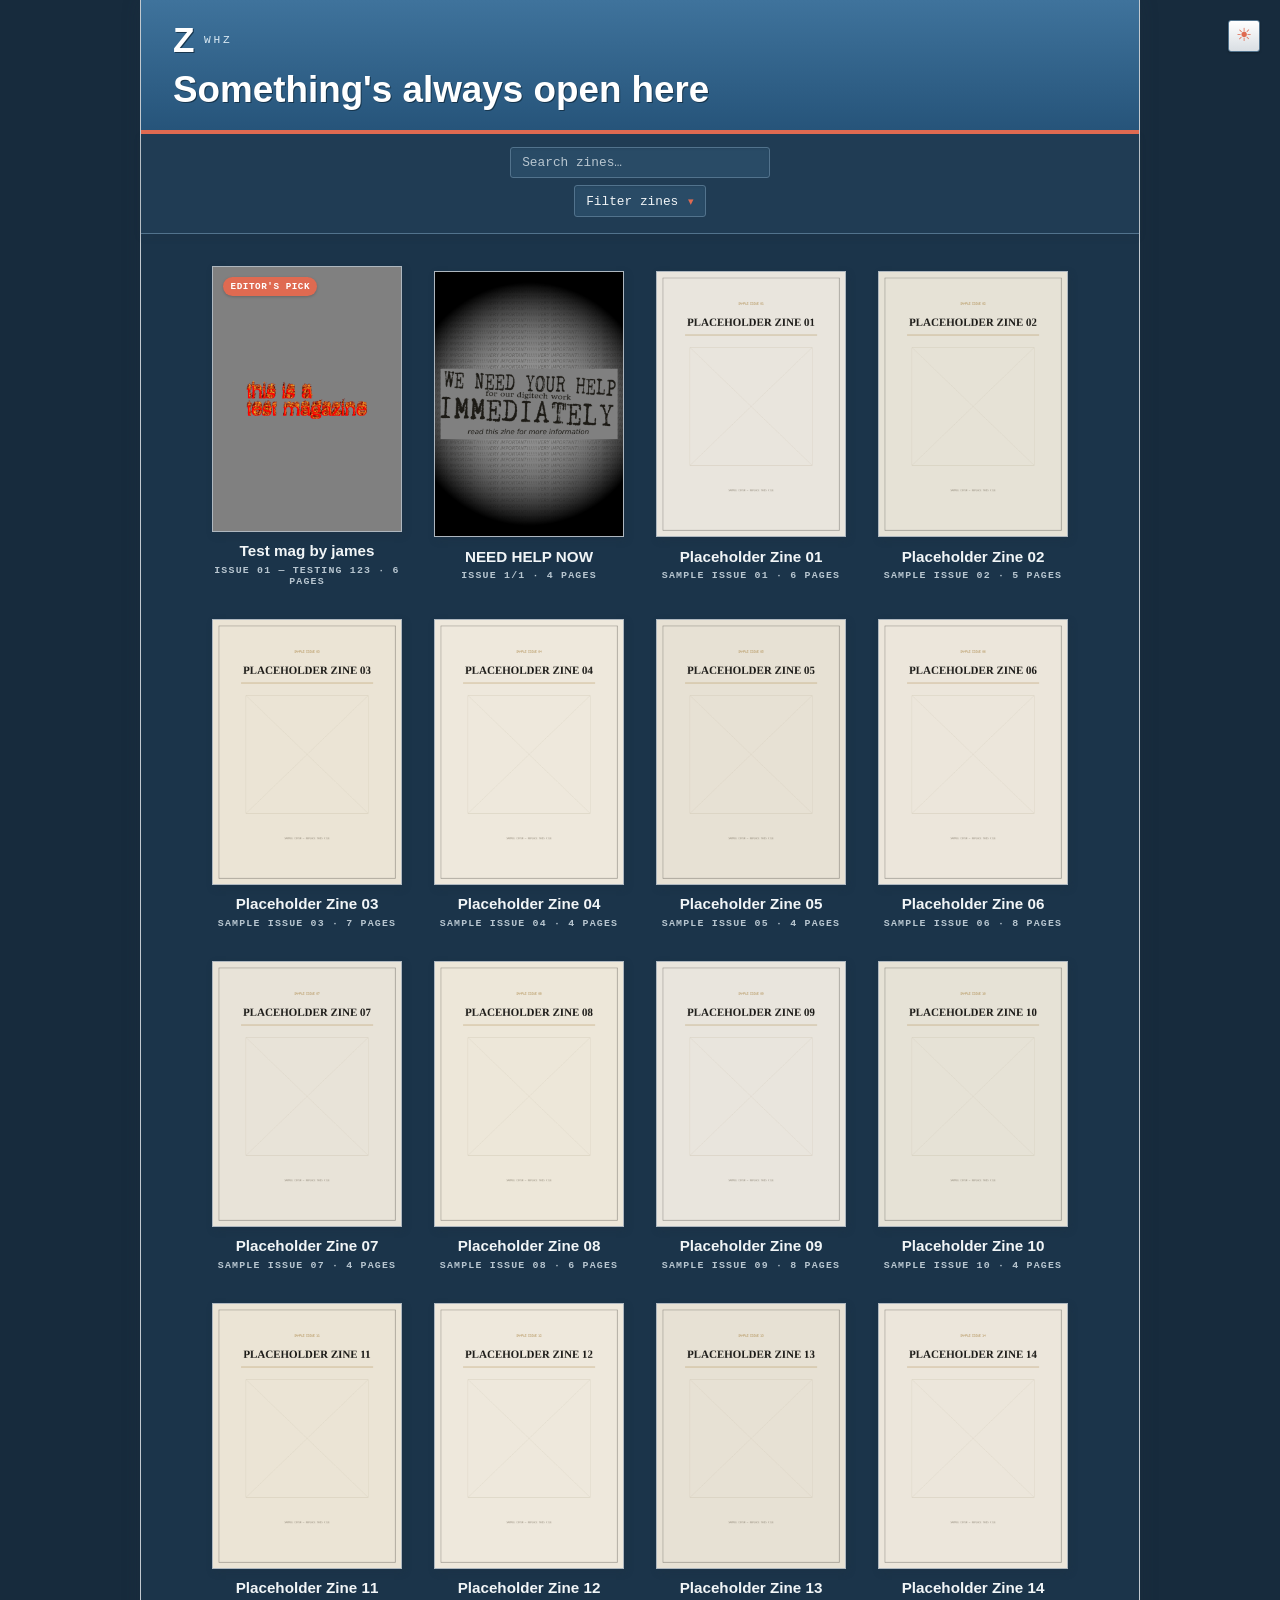
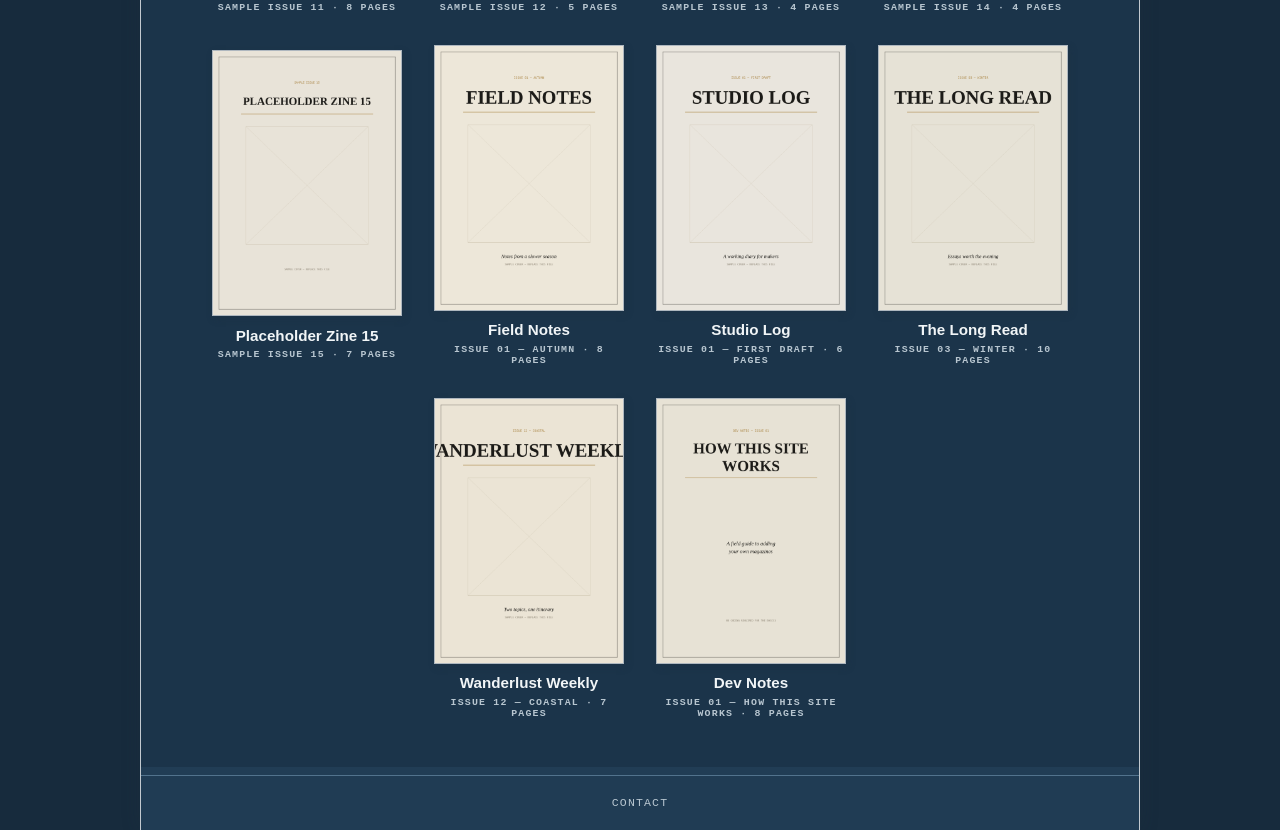
==== retro.html @ 1d71c017 "Add files via upload" ====
<!doctype html>
<html lang="en">
<head>
<meta charset="UTF-8">
<meta name="viewport" content="width=device-width, initial-scale=1.0">
<title>WHZ — Wellington Hills Zines (Retro)</title>
<link rel="icon" type="image/svg+xml" href="favicon.svg">
<link rel="preconnect" href="https://fonts.googleapis.com">
<link href="https://fonts.googleapis.com/css2?family=Fraunces:ital,wght@0,300..900;1,300..900&family=Source+Serif+4:ital,wght@0,400;0,600;1,400&family=JetBrains+Mono:wght@400;500&display=swap" rel="stylesheet">
<link rel="stylesheet" href="css/style.css">
<link rel="stylesheet" href="css/retro.css">
</head>
<body class="retro-page">
  <button id="theme-toggle" class="theme-toggle" type="button" aria-label="Toggle light/dark theme"><span class="theme-toggle-icon" aria-hidden="true">☀</span></button>
  <main id="shelf-view" class="view">
    <header class="shelf-header"><a class="site-logo" href="index.html" title="Open the original WHZ design" aria-label="Open the original WHZ design"><span class="site-logo-mark">Z</span></a><p class="eyebrow">WHZ</p><h1 id="shelf-heading">Pick something off the shelf</h1></header>
    <div class="shelf-controls">
      <div class="shelf-control-row"><input id="search-input" class="search-input" type="search" placeholder="Search zines…" aria-label="Search magazines"><div class="topic-dropdown" id="topic-dropdown" hidden><button type="button" id="topic-dropdown-toggle" class="topic-dropdown-toggle" aria-haspopup="dialog" aria-expanded="false"><span id="topic-dropdown-label">Filter zines</span><span class="dropdown-chevron" aria-hidden="true">▾</span></button><div id="topic-dropdown-panel" class="topic-dropdown-panel" role="dialog" aria-label="Filter zines" hidden></div></div></div>
      <div class="shelf-control-row shelf-secondary-controls"><label class="sort-control"><span>Sort</span><select id="sort-select" aria-label="Sort magazines"><option value="latest">Latest</option><option value="oldest">Oldest</option><option value="alphabetical">Alphabetical</option></select></label><button id="bookmarks-filter" class="shelf-option-btn" type="button" aria-pressed="false">☆ Bookmarked</button></div>
    </div>
    <div id="shelf-grid" class="shelf-grid"></div>
    <footer class="shelf-footer"><a class="contact-link" href="mailto:jamesm@whcc.school.nz?subject=WHZ">Contact</a></footer>
  </main>
  <section id="reader-view" class="view" hidden>
    <header class="reader-header"><button id="back-btn" class="text-btn" type="button">&larr; Shelf</button><div class="reader-title"><span id="reader-title-main"></span><span id="reader-title-issue" class="reader-title-issue"></span></div><div class="reader-actions"><button id="bookmark-btn" class="text-btn" type="button" aria-pressed="false">☆ Bookmark</button><button id="share-btn" class="text-btn" type="button">Copy link</button><div class="reader-progress-wrap"><div id="reader-progress" class="reader-progress"></div><div class="reader-progress-track" aria-hidden="true"><div id="reader-progress-bar"></div></div><button id="read-status-btn" class="read-status-btn" type="button" hidden>Mark as unread</button></div></div></header>
    <div id="book" class="book" aria-live="polite"><div class="spread" id="spread"><div class="page page-left" id="page-left"><img id="img-left" alt=""></div><div class="page page-right" id="page-right"><img id="img-right" alt=""></div><div id="turn-sheet" class="turn-sheet" aria-hidden="true" hidden><div class="turn-face turn-face-front"><img id="turn-front-img" alt=""></div><div class="turn-face turn-face-back"><img id="turn-back-img" alt=""></div></div></div><button id="zone-prev" class="click-zone zone-prev" type="button" aria-label="Previous page"><span class="chevron">&#10094;</span></button><button id="zone-next" class="click-zone zone-next" type="button" aria-label="Next page"><span class="chevron">&#10095;</span></button></div>
    <footer class="reader-footer"><div id="dots" class="dots"></div></footer>
  </section>
  <script src="js/magazines.js"></script><script src="js/app.js"></script>
</body>
</html>
---- css/style.css ----
/* ==========================================================
   TOKENS
   ========================================================== */
:root{
  --paper:      #EDE7D9;
  --paper-2:    #E6DFCE;
  --ink:        #1B1A17;
  --accent:     #A3272C;   /* masthead red */
  --gold:       #B08D4F;   /* foil accent */
  --room:       #131110;   /* reading-room background */
  --room-2:     #1D1A17;
  --muted:      #A79E8C;
  --muted-dark: #8A8171;
  --rule:       #C9C0AA;
  --control-bg: rgba(255,255,255,.03);
  --control-border: rgba(237,231,217,.22);

  --display: 'Fraunces', serif;
  --body:    'Source Serif 4', serif;
  --mono:    'JetBrains Mono', monospace;
}

/* Light theme — based on WHCC's own site: a clean white background
   with navy text and a warm gold accent carried over from the dark
   theme so the two still feel like the same product. */
:root[data-theme="light"]{
  --paper:      #1B2A4A;
  --paper-2:    #FFFFFF;
  --ink:        #1B2A4A;   /* navy, echoing WHCC's institutional blue */
  --accent:     #1B2A4A;
  --gold:       #A9782F;
  --room:       #F7F6F2;
  --room-2:     #FFFFFF;
  --muted:      #6B7280;
  --muted-dark: #4B5563;
  --rule:       #D8D3C7;
  --control-bg: rgba(27,42,74,.04);
  --control-border: rgba(27,42,74,.18);
}
:root[data-theme="light"] body{
  color: var(--ink);
}
:root[data-theme="light"] .spread{
  background: var(--paper-2);
}

*{ box-sizing: border-box; }
html,body{ height:100%; }
body{
  margin:0;
  background: var(--room);
  color: var(--paper);
  font-family: var(--body);
  min-height: 100vh;
  transition: background .25s ease, color .25s ease;
}
button{ font-family: inherit; }
img{ display:block; max-width:100%; }

.theme-toggle{
  position: fixed;
  top: 1.25rem;
  right: 1.25rem;
  z-index: 20;
  width: 2.4rem;
  height: 2.4rem;
  border-radius: 50%;
  border: 1px solid var(--control-border);
  background: var(--control-bg);
  color: var(--gold);
  font-size: 1.1rem;
  line-height: 1;
  cursor: pointer;
  display: flex;
  align-items: center;
  justify-content: center;
  transition: border-color .2s, transform .2s;
}
.theme-toggle:hover{ border-color: var(--gold); transform: scale(1.06); }

.view{ min-height: 100vh; }

#shelf-view{
  display: flex;
  flex-direction: column;
  align-items: center;
  justify-content: center;
  text-align: center;
  gap: .5rem;
}
#shelf-view[hidden]{
  display: none;
}

/* ==========================================================
   SHELF VIEW
   ========================================================== */
.shelf-header{
  padding: clamp(3rem, 8vh, 5.5rem) clamp(1.5rem, 6vw, 4rem) 0;
  text-align: center;
}
.site-logo{
  margin: 0 auto .5rem;
  display: flex;
  align-items: center;
  justify-content: center;
  text-decoration: none;
}
.site-logo-mark{
  font-family: var(--display);
  font-weight: 900;
  font-size: 2.6rem;
  line-height: 1;
  color: var(--gold);
}
.eyebrow{
  font-family: var(--mono);
  letter-spacing: .4em;
  font-size: .7rem;
  color: var(--gold);
  text-transform: uppercase;
  margin: 0 0 1rem;
}
.shelf-header h1{
  font-family: var(--display);
  font-weight: 500;
  font-size: clamp(2rem, 4.5vw, 3.4rem);
  margin: 0;
  color: var(--paper);
}
:root[data-theme="light"] .shelf-header h1{ color: var(--ink); }

.shelf-controls{
  display: flex;
  flex-direction: column;
  justify-content: center;
  gap: .7rem;
  padding: 1rem clamp(1.5rem, 6vw, 4rem) 2rem;
}
.shelf-control-row{
  display: flex;
  flex-wrap: wrap;
  justify-content: center;
  align-items: center;
  gap: .7rem;
}
.shelf-secondary-controls{ gap: .55rem; }
.search-input{
  font-family: var(--mono);
  font-size: .8rem;
  color: var(--paper);
  background: var(--control-bg);
  border: 1px solid var(--control-border);
  border-radius: 999px;
  padding: .55rem 1.1rem;
  outline: none;
  transition: border-color .2s;
  width: 220px;
}
:root[data-theme="light"] .search-input{ color: var(--ink); }
.search-input::placeholder{ color: var(--muted); }
.search-input:focus{ border-color: var(--gold); }
.sort-control{
  display: flex;
  align-items: center;
  gap: .45rem;
  color: var(--muted);
  font-family: var(--mono);
  font-size: .72rem;
  letter-spacing: .06em;
  text-transform: uppercase;
}
.sort-control select{
  color: var(--paper);
  background: var(--control-bg);
  border: 1px solid var(--control-border);
  border-radius: 999px;
  padding: .4rem .65rem;
  font-family: var(--mono);
  font-size: .68rem;
  outline: none;
}
.shelf-option-btn,
.read-setting{
  color: var(--muted);
  font-family: var(--mono);
  font-size: .68rem;
  letter-spacing: .05em;
}
.shelf-option-btn{
  border: 1px solid var(--control-border);
  border-radius: 999px;
  padding: .4rem .7rem;
  background: var(--control-bg);
  cursor: pointer;
}
.shelf-option-btn[aria-pressed="true"],
.shelf-option-btn:hover{ border-color: var(--gold); color: var(--gold); }
.read-setting{ display: inline-flex; align-items: center; gap: .35rem; }
.read-label{ color: var(--gold) !important; }
:root[data-theme="light"] .sort-control select{ color: var(--ink); }
.sort-control select:focus{ border-color: var(--gold); }

.topic-dropdown{
  position: relative;
  display: inline-block;
}
.topic-dropdown-toggle{
  display: flex;
  align-items: center;
  gap: .6rem;
  font-family: var(--mono);
  font-size: .8rem;
  color: var(--paper);
  background: var(--control-bg);
  border: 1px solid var(--control-border);
  border-radius: 999px;
  padding: .55rem 1.1rem;
  cursor: pointer;
  outline: none;
  transition: border-color .2s;
}
:root[data-theme="light"] .topic-dropdown-toggle{ color: var(--ink); }
.topic-dropdown-toggle:hover,
.topic-dropdown-toggle[aria-expanded="true"]{ border-color: var(--gold); }
.dropdown-chevron{
  color: var(--gold);
  font-size: .7rem;
  transition: transform .2s;
}
.topic-dropdown-toggle[aria-expanded="true"] .dropdown-chevron{ transform: rotate(180deg); }

.topic-dropdown-panel{
  position: fixed;
  top: 50%;
  left: 50%;
  transform: translate(-50%, -50%);
  margin: 0;
  width: min(680px, calc(100vw - 2rem));
  max-height: min(50vh, 420px);
  overflow: hidden;
  padding: .85rem;
  background: var(--room-2);
  border: 1px solid var(--control-border);
  border-radius: 1rem;
  box-shadow: 0 20px 40px -12px rgba(0,0,0,.5);
  z-index: 15;
}
.topic-dropdown-panel[hidden]{
  display: none;
}

.topic-pill{
  background: none;
  border: 1px solid var(--control-border);
  color: var(--muted);
  font-family: var(--mono);
  font-size: .72rem;
  letter-spacing: .06em;
  padding: .45rem 1rem;
  border-radius: 999px;
  cursor: pointer;
  transition: border-color .2s, color .2s, background .2s;
}
.topic-pill:hover{ border-color: var(--gold); color: var(--paper); }
:root[data-theme="light"] .topic-pill:hover{ color: var(--ink); }
.topic-pill[aria-pressed="true"]{ border-color: var(--gold); }
.topic-pill.is-active{
  border-color: var(--gold);
  color: var(--room);
  background: var(--gold);
  font-weight: 600;
}

.filter-columns{
  display: grid;
  grid-template-columns: repeat(3, minmax(0, 1fr));
  gap: .75rem;
}
.filter-column{
  display: flex;
  flex-direction: column;
  align-items: stretch;
  gap: .4rem;
  min-width: 0;
  max-height: min(38vh, 320px);
  overflow-y: auto;
  overscroll-behavior: contain;
  padding-right: .25rem;
}
.filter-column + .filter-column{
  border-left: 1px solid var(--control-border);
  padding-left: .75rem;
}
.filter-column h2{
  margin: 0 0 .15rem;
  color: var(--gold);
  font-family: var(--mono);
  font-size: .72rem;
  font-weight: 500;
  letter-spacing: .09em;
  text-transform: uppercase;
}
.filter-column .topic-pill{ text-align: left; }
.clear-filters{
  display: block;
  margin: .8rem auto 0;
  padding: 0;
  border: 0;
  color: var(--muted);
  background: none;
  font-family: var(--mono);
  font-size: .72rem;
  cursor: pointer;
  text-decoration: underline;
  text-underline-offset: .2em;
}
.clear-filters:hover{ color: var(--gold); }

.shelf-grid{
  display: flex;
  flex-wrap: wrap;
  justify-content: center;
  gap: clamp(1.5rem, 4vw, 3rem);
  padding: 1.5rem clamp(1.5rem, 6vw, 4rem) 3rem;
}

.cover-card{
  border: 0;
  background: none;
  cursor: pointer;
  width: 210px;
  padding: 0;
  color: inherit;
  text-align: center;
  transition: transform .25s ease;
}
.cover-card:hover,
.cover-card:focus-visible{
  transform: translateY(-6px);
  outline: none;
}
.cover-card.is-read{
  opacity: .62;
  filter: brightness(.72) saturate(.72);
}
.cover-card.is-read:hover,
.cover-card.is-read:focus-visible{
  opacity: .82;
  filter: brightness(.88) saturate(.88);
}
.cover-card:focus-visible .cover-thumb{
  box-shadow: 0 22px 40px -12px rgba(0,0,0,.65), 0 0 0 2px var(--gold);
}
.cover-thumb{
  position: relative;
  width: 100%;
  aspect-ratio: 800 / 1120;
  background: transparent;
  border-radius: 2px;
  overflow: hidden;
  box-shadow: 0 18px 34px -14px rgba(0,0,0,.7);
  transform: rotate(var(--tilt, -1.4deg));
  transition: transform .25s ease, box-shadow .25s ease;
}
.cover-card:hover .cover-thumb,
.cover-card:focus-visible .cover-thumb{
  transform: rotate(0deg);
  box-shadow: 0 26px 48px -14px rgba(0,0,0,.75);
}
.cover-thumb img{ width:100%; height:100%; object-fit: cover; }
.cover-fallback{
  display: flex;
  align-items: center;
  justify-content: center;
  width: 100%;
  height: 100%;
  padding: 1rem;
  color: var(--muted);
  background: var(--paper-2);
  font-family: var(--mono);
  font-size: .72rem;
  letter-spacing: .08em;
  text-align: center;
  text-transform: uppercase;
}
.cover-badges{
  position: absolute;
  top: .65rem;
  left: .65rem;
  display: flex;
  flex-direction: column;
  align-items: flex-start;
  gap: .35rem;
}
.new-badge{
  position: static;
  padding: .3rem .45rem;
  border-radius: 999px;
  background: var(--gold);
  color: var(--room);
  font-family: var(--mono);
  font-size: .65rem;
  font-weight: 600;
  letter-spacing: .08em;
  line-height: 1;
  text-transform: uppercase;
  box-shadow: 0 0 12px rgba(214, 174, 82, .65);
  transform: rotate(4deg);
}
.editors-pick-badge{
  position: static;
  padding: .3rem .45rem;
  border-radius: 999px;
  background: var(--gold);
  color: var(--room);
  font-family: var(--mono);
  font-size: .58rem;
  font-weight: 600;
  letter-spacing: .06em;
  line-height: 1;
  text-transform: uppercase;
  box-shadow: 0 0 12px rgba(176, 141, 79, .65);
  transform: rotate(-3deg);
}
.cover-caption{
  margin-top: 1rem;
  font-family: var(--display);
  font-size: 1.05rem;
  color: var(--paper);
}
:root[data-theme="light"] .cover-caption{ color: var(--ink); }
.cover-caption small{
  display:block;
  font-family: var(--mono);
  font-size: .65rem;
  letter-spacing: .12em;
  color: var(--muted);
  margin-top: .35rem;
  text-transform: uppercase;
}
.bookmark-label{
  color: var(--gold) !important;
}

.shelf-empty{
  font-family: var(--mono);
  color: var(--muted);
  font-size: .85rem;
}

.shelf-footer{
  padding: 2rem 0 3rem;
}
.contact-link{
  font-family: var(--mono);
  font-size: .72rem;
  letter-spacing: .1em;
  text-transform: uppercase;
  color: var(--muted);
  text-decoration: none;
  border-bottom: 1px solid transparent;
  transition: color .2s, border-color .2s;
}
.contact-link:hover,
.contact-link:focus-visible{
  color: var(--gold);
  border-color: var(--gold);
}

/* ==========================================================
   READER VIEW
   ========================================================== */
#reader-view{
  display: flex;
  flex-direction: column;
  min-height: 100vh;
}
#reader-view[hidden]{
  display: none;
}

.reader-header{
  position: relative;
  display: grid;
  grid-template-columns: minmax(0, 1fr) auto minmax(0, 1fr);
  align-items: center;
  gap: 1rem;
  padding: 1.25rem clamp(1rem, 4vw, 2.5rem) 1.25rem  clamp(1rem, 4vw, 2.5rem);
  padding-right: max(5.5rem, 4vw);
}
.reader-header > :first-child{ justify-self: start; }
.reader-header .reader-actions{ grid-column: 3; justify-self: end; }
.reader-actions{
  display: flex;
  align-items: center;
  gap: .55rem;
}
.reader-progress-wrap{
  min-width: 110px;
  text-align: right;
}
.reader-progress-track{
  height: 3px;
  margin-top: .35rem;
  background: var(--control-border);
  border-radius: 999px;
  overflow: hidden;
}
#reader-progress-bar{
  width: 0;
  height: 100%;
  background: var(--gold);
  transition: width .2s ease;
}
.read-status-btn{
  display: block;
  margin: .3rem 0 0 auto;
  padding: 0;
  border: 0;
  color: var(--muted);
  background: none;
  font-family: var(--mono);
  font-size: .62rem;
  letter-spacing: .05em;
  cursor: pointer;
}
.read-status-btn:hover,
.read-status-btn:focus-visible{
  color: var(--gold);
  outline: none;
  text-decoration: underline;
  text-underline-offset: .2em;
}
.text-btn{
  background: none;
  border: 1px solid var(--control-border);
  color: inherit;
  font-family: var(--mono);
  font-size: .72rem;
  letter-spacing: .08em;
  padding: .5rem .9rem;
  border-radius: 999px;
  cursor: pointer;
  transition: border-color .2s, color .2s;
}
.text-btn:hover{ border-color: var(--gold); color: var(--gold); }

.reader-title{
  position: absolute;
  left: 50%;
  transform: translateX(-50%);
  min-width: 0;
  text-align: center;
  line-height: 1.2;
}
#reader-title-main{
  display: block;
  font-family: var(--display);
  font-size: 1.05rem;
  letter-spacing: .02em;
}
.reader-title-issue{
  display: block;
  font-family: var(--mono);
  font-size: .62rem;
  letter-spacing: .1em;
  color: var(--muted);
  text-transform: uppercase;
  margin-top: .15rem;
}
.reader-progress{
  font-family: var(--mono);
  font-size: .72rem;
  color: var(--muted);
  min-width: 72px;
  text-align: right;
}

.book{
  position: relative;
  flex: 1;
  display: flex;
  align-items: center;
  justify-content: center;
  padding: 0 clamp(.5rem, 4vw, 3rem) 1rem;
  perspective: 2400px;
}

.spread{
  position: relative;
  display: flex;
  width: min(1000px, 92vw);
  aspect-ratio: 1600 / 1120;
  box-shadow: 0 40px 80px -20px rgba(0,0,0,.75);
  transform-style: preserve-3d;
  transition: transform .72s cubic-bezier(.22,.61,.36,1), opacity .72s ease;
  background: var(--ink);
}
.spread.turning-next:not(.turning-cover){
  transform: rotateY(-68deg) scale(.96);
  transform-origin: left center;
  opacity: .18;
}
.spread.turning-prev:not(.turning-cover){
  transform: rotateY(68deg) scale(.96);
  transform-origin: right center;
  opacity: .18;
}
.spread.turning-cover{
  animation-duration: .52s;
  animation-timing-function: ease-in-out;
  animation-fill-mode: both;
}
.spread.turning-cover.turning-next{
  transform-origin: left center;
  animation-name: cover-open-next;
}
.spread.turning-cover.turning-prev{
  transform-origin: right center;
  animation-name: cover-open-prev;
}
@keyframes cover-open-next{
  0%{ transform: translateX(0) scale(1); opacity: 1; }
  48%{ transform: translateX(-3%) scale(.975); opacity: 0; }
  52%{ transform: translateX(3%) scale(.975); opacity: 0; }
  100%{ transform: translateX(0) scale(1); opacity: 1; }
}
@keyframes cover-open-prev{
  0%{ transform: translateX(0) scale(1); opacity: 1; }
  48%{ transform: translateX(3%) scale(.975); opacity: 0; }
  52%{ transform: translateX(-3%) scale(.975); opacity: 0; }
  100%{ transform: translateX(0) scale(1); opacity: 1; }
}

.turn-sheet{
  position: absolute;
  top: 0;
  width: 50%;
  height: 100%;
  z-index: 3;
  transform-style: preserve-3d;
  pointer-events: none;
  will-change: transform;
}
.turn-sheet[hidden]{ display: none; }
.turn-sheet.turn-next{
  left: 50%;
  transform-origin: left center;
}
.turn-sheet.turn-prev{
  left: 0;
  transform-origin: right center;
}
.turn-sheet.is-flipping{
  transition: transform .72s cubic-bezier(.22,.61,.36,1), box-shadow .72s ease;
}
.turn-sheet.turn-next.is-flipping{ transform: rotateY(-180deg); }
.turn-sheet.turn-prev.is-flipping{ transform: rotateY(180deg); }
.turn-face{
  position: absolute;
  inset: 0;
  overflow: hidden;
  backface-visibility: hidden;
  -webkit-backface-visibility: hidden;
  background: var(--paper);
}
.turn-face-back{ transform: rotateY(180deg); }
.turn-face img{
  display: block;
  width: 100%;
  height: 100%;
  object-fit: cover;
}
.turn-next .turn-face-front img{ object-position: left; }
.turn-next .turn-face-back img{ object-position: right; }
.turn-prev .turn-face-front img{ object-position: right; }
.turn-prev .turn-face-back img{ object-position: left; }

.page{
  width: 50%;
  height: 100%;
  overflow: hidden;
  background: var(--paper);
  position: relative;
}
.page img{
  width: 100%;
  height: 100%;
  object-fit: cover;
  object-position: center;
}
.page-left img{ object-position: right; }
.page-right img{ object-position: left; }

/* single-page spreads (cover / back cover): shrink the whole spread
   container down to one page's shape, instead of leaving it sized
   like a two-page spread with empty background showing on the sides */
.spread.single{
  width: min(500px, 46vw);
  aspect-ratio: 800 / 1120;
  justify-content: center;
  background: transparent;
}
.spread.single .page-left{ display:none; }
.spread.single .page-right{ width: 100%; margin: 0; }

.click-zone{
  position: absolute;
  top: 0;
  height: 100%;
  width: min(140px, 14%);
  background: none;
  border: 0;
  cursor: pointer;
  display: flex;
  align-items: center;
  color: var(--paper);
  opacity: 0;
  transition: opacity .2s, background .2s;
}
.click-zone:hover, .click-zone:focus-visible{
  opacity: 1;
  outline: none;
}
.zone-prev{ left: 0; justify-content: flex-start; padding-left: .75rem;
  background: linear-gradient(90deg, rgba(0,0,0,.25), transparent); }
.zone-next{ right: 0; justify-content: flex-end; padding-right: .75rem;
  background: linear-gradient(270deg, rgba(0,0,0,.25), transparent); }
.chevron{
  font-family: var(--mono);
  font-size: 1.1rem;
  color: var(--gold);
}
.click-zone:disabled{ display: none; }

.reader-footer{
  display: flex;
  justify-content: center;
  padding: .5rem 0 2rem;
}
.dots{ display: flex; flex-wrap: wrap; justify-content: center; gap: .4rem; max-width: 60vw; }
.dot{
  width: 6px; height: 6px;
  border-radius: 50%;
  background: var(--control-border);
  transition: background .2s, transform .2s;
}
.dot.is-current{ background: var(--gold); transform: scale(1.3); }

@media (max-width: 720px){
  .filter-columns{ grid-template-columns: 1fr; gap: .85rem; }
  .filter-column + .filter-column{ border-top: 1px solid var(--control-border); border-left: 0; padding-top: .85rem; padding-left: 0; }
  .reader-header{ display: flex; flex-wrap: wrap; row-gap: .5rem; padding-right: 1rem; }
  .reader-title{ position: static; order: 3; width: 100%; transform: none; }
  .reader-header .reader-actions{ grid-column: auto; order: 2; }
  .reader-actions{ width: 100%; justify-content: center; }
  .reader-progress{ order: 3; width: 100%; text-align: center; }
  .click-zone{ width: 20%; }
}

@media (prefers-reduced-motion: reduce){
  .spread{ transition: opacity .2s ease; }
  .spread.turning-next, .spread.turning-prev{ transform: none; }
  .spread.turning-cover{ animation-duration: .2s; }
  .turn-sheet.is-flipping{ transition-duration: .2s; }
  .cover-card{ transition: none; }
}
---- css/retro.css ----
:root{
  --paper: #263b50;
  --paper-2: #f3f5f7;
  --ink: #263b50;
  --accent: #b64b35;
  --gold: #b64b35;
  --room: #d8dde2;
  --room-2: #ffffff;
  --muted: #68727c;
  --muted-dark: #4d5660;
  --rule: #c5ccd3;
  --control-bg: #ffffff;
  --control-border: #b8c1ca;
  --display: Arial, Helvetica, sans-serif;
  --body: Arial, Helvetica, sans-serif;
  --mono: "Courier New", monospace;
}
:root[data-theme="light"]{
  --paper: #263b50;
  --paper-2: #f7f8f9;
  --ink: #263b50;
  --accent: #a94332;
  --gold: #b64b35;
  --room: #e5e8eb;
  --room-2: #ffffff;
  --muted: #65717d;
  --control-bg: #ffffff;
  --control-border: #aeb8c1;
}
body{
  background: var(--room);
  color: var(--paper);
  font-family: var(--body);
}
.theme-toggle{
  width: 2rem;
  height: 2rem;
  border-radius: 3px;
  background: linear-gradient(#ffffff, #d9dee3);
  color: var(--accent);
  box-shadow: 0 1px 2px rgba(0,0,0,.25);
}
#shelf-view{
  width: min(100%, 1000px);
  box-sizing: border-box;
  padding-top: var(--retro-shell-height, 220px);
  margin: 0 auto;
  background: var(--room-2);
  border-left: 1px solid #c2c9cf;
  border-right: 1px solid #c2c9cf;
  box-shadow: 0 0 18px rgba(39,53,66,.2);
}
.shelf-header{
  width: min(calc(100vw - 2px), 998px);
  box-sizing: border-box;
  padding: 1.4rem 2rem 1.2rem;
  text-align: left;
  background: linear-gradient(#3f739c, #26547a);
  border-bottom: 4px solid var(--accent);
  position: fixed;
  top: 0;
  left: 50%;
  transform: translateX(-50%);
  z-index: 10;
}
.site-logo{ display: inline-flex; margin: 0 .6rem 0 0; vertical-align: middle; }
.site-logo-mark{ font-size: 2.2rem; color: #ffffff; text-shadow: 1px 1px 0 #17364e; }
.eyebrow{ display: inline-block; margin: 0; color: #dcebf5; vertical-align: middle; letter-spacing: .25em; }
.shelf-header h1{ margin: .7rem 0 0; color: #ffffff; font-size: clamp(1.5rem, 3vw, 2.3rem); font-weight: 700; text-shadow: 1px 1px 0 #17364e; }
.shelf-controls{
  position: fixed;
  top: var(--retro-header-height, 120px);
  left: 50%;
  transform: translateX(-50%);
  z-index: 9;
  width: min(calc(100vw - 2px), 998px);
  box-sizing: border-box;
  padding: .8rem 1.2rem 1rem;
  background: linear-gradient(#f5f7f9, #e2e7eb);
  border-bottom: 1px solid #c2c9cf;
  box-shadow: 0 3px 7px rgba(39,53,66,.16);
}
.shelf-control-row{ gap: .45rem; }
.search-input,
.topic-dropdown-toggle,
.sort-control select,
.shelf-option-btn{ border-radius: 3px; background: #ffffff; color: var(--ink); box-shadow: inset 0 1px 2px rgba(0,0,0,.08); }
.search-input{ width: 260px; }
.topic-dropdown-toggle,
.search-input{ padding: .45rem .7rem; }
.shelf-option-btn:hover,
.shelf-option-btn[aria-pressed="true"]{ background: #eaf2f8; }
.shelf-grid{ gap: 2rem; padding: 2rem 2rem 3rem; background: #ffffff; }
.cover-card{ width: 190px; transition: transform .15s ease; }
.cover-thumb{ border: 1px solid #aeb7bf; border-radius: 0; box-shadow: 2px 3px 7px rgba(31,47,61,.25); }
.cover-card:hover .cover-thumb,
.cover-card:focus-visible .cover-thumb{ box-shadow: 3px 5px 10px rgba(31,47,61,.3); }
.cover-caption{ margin-top: .65rem; color: var(--ink); font-family: Arial, Helvetica, sans-serif; font-size: .95rem; font-weight: 700; }
.cover-caption small{ font-family: "Courier New", monospace; font-size: .62rem; }
.shelf-footer{ padding: 1rem 2rem 2rem; background: #f1f3f5; border-top: 1px solid #c2c9cf; }
.retro-page .topic-dropdown{
  position: relative;
  top: auto;
  left: auto;
  transform: none;
  z-index: auto;
}
.retro-page .shelf-control-row:first-child{
  flex-direction: column;
}
.retro-page .topic-dropdown-panel{
  position: absolute;
  top: calc(100% + .5rem);
  left: 50%;
  transform: translateX(-50%);
}
.retro-page .shelf-secondary-controls{
  display: flex;
  align-items: center;
  justify-content: center;
  gap: .75rem;
  width: 100%;
  padding-top: 1rem;
  margin-top: 1rem;
  border-top: 1px solid var(--control-border);
}
#reader-view{
  width: min(100%, 1100px);
  margin: 0 auto;
  padding-top: var(--retro-reader-header-height, 0px);
  box-sizing: border-box;
  background: var(--room);
}
.retro-page .reader-header{
  position: fixed;
  top: 0;
  left: 50%;
  width: min(100%, 1100px);
  box-sizing: border-box;
  transform: translateX(-50%);
  z-index: 10;
}
.retro-page #reader-view .book{
  padding-top: 2rem;
}
.retro-page #reader-view .spread:not(.single)::after{
  content: "";
  position: absolute;
  top: 0;
  bottom: 0;
  left: 50%;
  width: 18px;
  transform: translateX(-50%);
  background: linear-gradient(90deg, transparent, rgba(0,0,0,.3), transparent);
  pointer-events: none;
  z-index: 2;
}
.reader-header{ background: linear-gradient(#3f739c, #26547a); border-bottom: 4px solid var(--accent); color: #ffffff; }
.reader-title-issue,
.reader-progress{ color: #dcebf5; }
.text-btn{ border-radius: 3px; color: #ffffff; background: rgba(0,0,0,.12); border-color: rgba(255,255,255,.45); }
.book{ background: #cbd2d8; }
.reader-footer{ background: #d8dde2; }

/* Retro-specific refinements */
.cover-thumb{
  transform: none;
}
.cover-card:hover .cover-thumb,
.cover-card:focus-visible .cover-thumb{
  transform: none;
}
.new-badge,
.editors-pick-badge{
  background: var(--accent);
  color: #ffffff;
  box-shadow: 0 1px 3px rgba(0,0,0,.2);
  transform: none;
}
.bookmark-label,
.read-label{
  color: var(--accent) !important;
}
.shelf-option-btn[aria-pressed="true"],
.shelf-option-btn:hover,
.clear-filters:hover,
.contact-link:hover,
.contact-link:focus-visible,
.text-btn:hover{
  color: var(--accent);
  border-color: var(--accent);
}
.topic-dropdown-panel{
  width: min(680px, calc(100vw - 2rem));
  padding: 1rem;
  background: #f3f5f7;
  border: 1px solid #aeb8c1;
  border-radius: 3px;
  box-shadow: 0 8px 20px rgba(28,45,61,.28);
}
.topic-pill{
  border-radius: 3px;
  background: #ffffff;
}
.topic-pill:hover,
.topic-pill[aria-pressed="true"]{
  border-color: var(--accent);
  color: var(--accent);
}
.topic-pill.is-active{
  border-color: #26547a;
  background: #26547a;
  color: #ffffff;
}
.filter-column h2{
  color: #26547a;
}
.shelf-footer{
  width: 100%;
  box-sizing: border-box;
  padding: 1rem 2rem 1.25rem;
  background: #f1f3f5;
}

:root:not([data-theme="light"]){
  --paper: #e9eef2;
  --paper-2: #dce4ea;
  --ink: #e9eef2;
  --accent: #df6a51;
  --gold: #df6a51;
  --room: #172b3d;
  --room-2: #213d55;
  --muted: #b8c6d0;
  --muted-dark: #91a5b4;
  --control-bg: #294b66;
  --control-border: #52738d;
}
:root:not([data-theme="light"]) .shelf-controls,
:root:not([data-theme="light"]) .shelf-footer{
  background: #203c54;
  border-color: #52738d;
}
:root:not([data-theme="light"]) .shelf-grid{
  background: #1b344a;
}
:root:not([data-theme="light"]) .search-input,
:root:not([data-theme="light"]) .topic-dropdown-toggle,
:root:not([data-theme="light"]) .sort-control select,
:root:not([data-theme="light"]) .shelf-option-btn,
:root:not([data-theme="light"]) .topic-dropdown-panel,
:root:not([data-theme="light"]) .topic-pill{
  background: #294b66;
  color: #f1f5f7;
}
:root:not([data-theme="light"]) .topic-dropdown-panel{
  border-color: #52738d;
}
:root:not([data-theme="light"]) .filter-column h2{
  color: #8fc1df;
}
:root:not([data-theme="light"]) .cover-caption{
  color: #f1f5f7;
}

/* Keep page changes immediate in the retro reader. */
.spread,
.spread.turning-next,
.spread.turning-prev,
.spread.turning-cover,
.turn-sheet.is-flipping{
  transform: none !important;
  opacity: 1 !important;
  animation: none !important;
  transition: none !important;
}
.retro-page #reader-view .spread,
.retro-page #reader-view .turn-sheet,
.retro-page #reader-view .turn-sheet.is-flipping{
  transition: none !important;
  animation: none !important;
}
.turn-sheet.is-flipping{
  display: none;
}

:root:not([data-theme="light"]) #reader-view{
  background: #172b3d;
}
:root:not([data-theme="light"]) .reader-header{
  background: linear-gradient(#315f82, #1d405d);
  border-bottom-color: #df6a51;
}
:root:not([data-theme="light"]) .book{
  background:
    radial-gradient(circle at center, rgba(143,193,223,.1), transparent 58%),
    #1a344a;
}
:root:not([data-theme="light"]) .spread{
  box-shadow: 0 24px 55px rgba(0,0,0,.5);
}
:root:not([data-theme="light"]) .reader-footer{
  background: #203c54;
  border-top: 1px solid #52738d;
}
:root:not([data-theme="light"]) .dot{
  background: #52738d;
}
:root:not([data-theme="light"]) .dot.is-current{
  background: #df6a51;
}
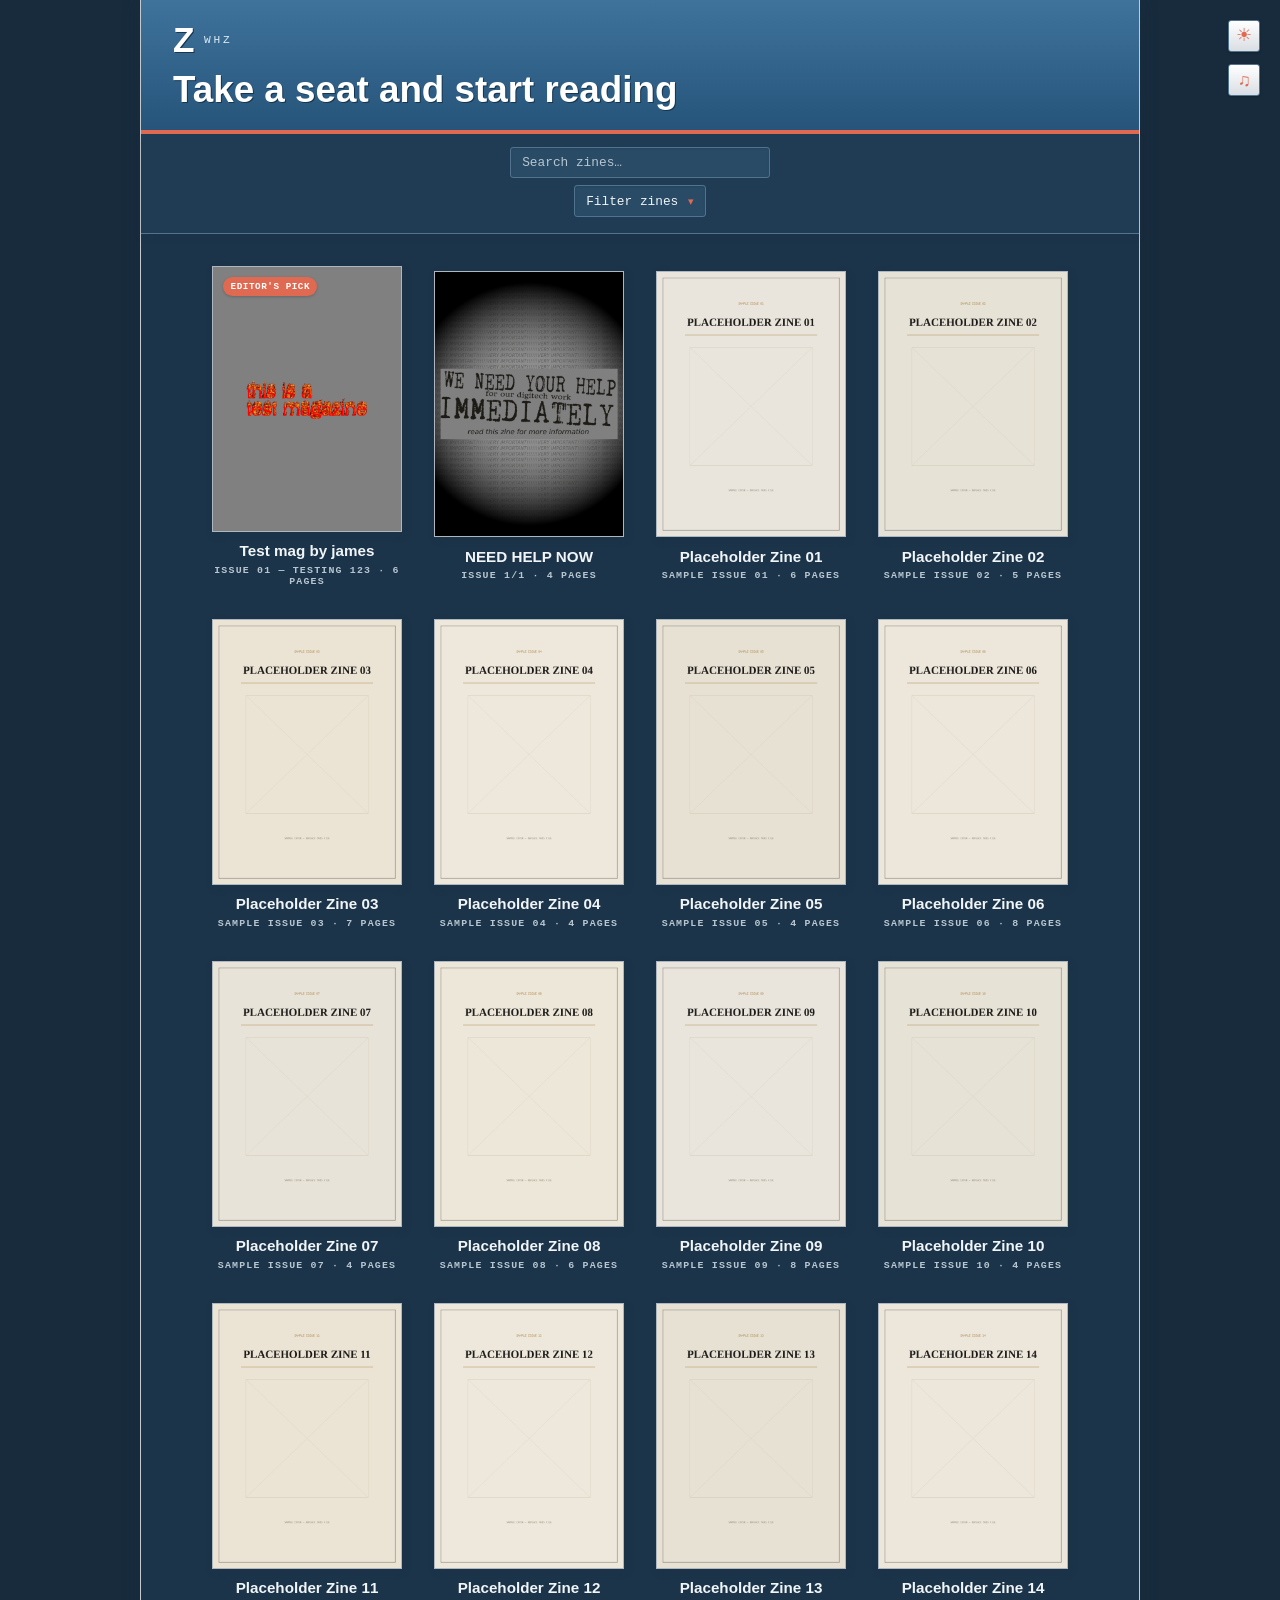
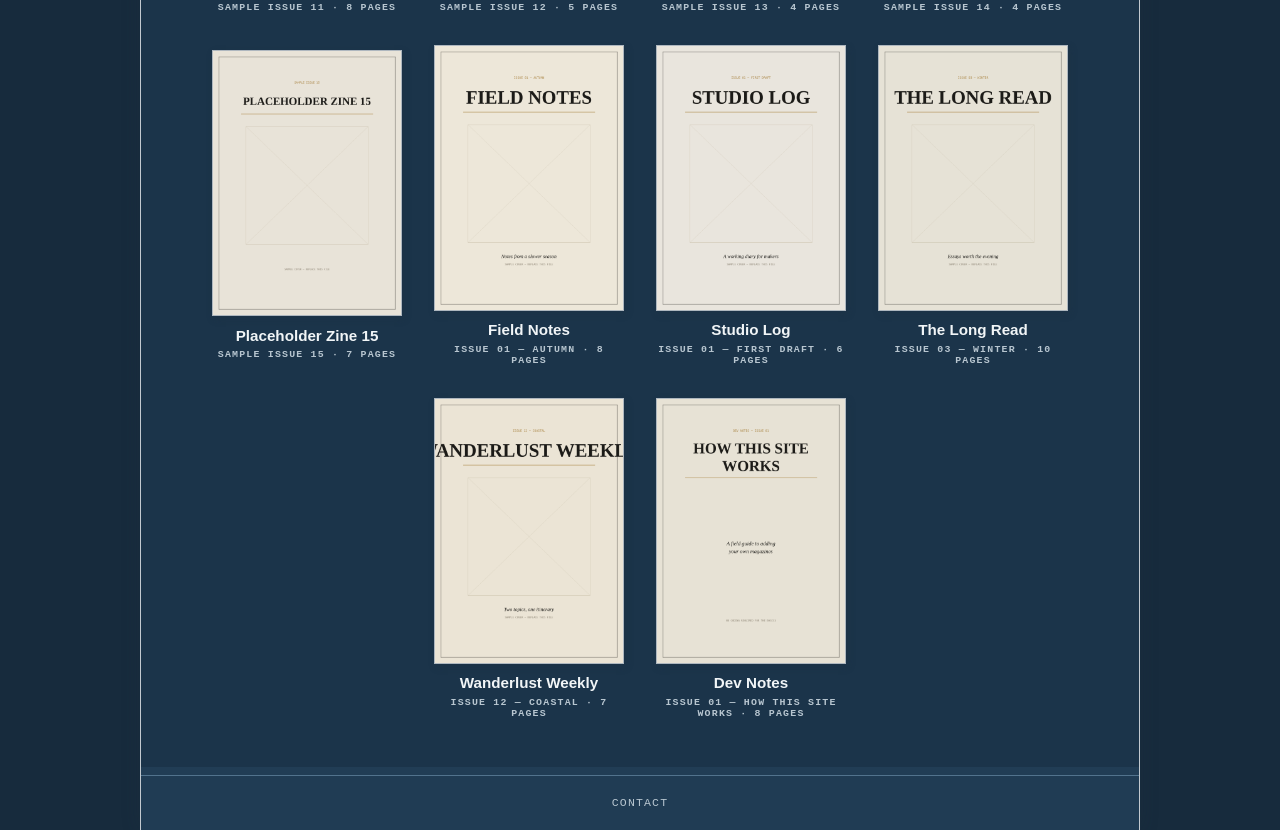
==== commit 14050396: "MUSIC!!" ====
--- a/retro.html
+++ b/retro.html
@@ -12,6 +12,8 @@
 </head>
 <body class="retro-page">
   <button id="theme-toggle" class="theme-toggle" type="button" aria-label="Toggle light/dark theme"><span class="theme-toggle-icon" aria-hidden="true">☀</span></button>
+  <button id="media-toggle" class="media-toggle" type="button" aria-expanded="false" aria-controls="media-panel" aria-label="Open music player">♫</button>
+  <aside id="media-panel" class="media-panel" hidden><strong>Music player</strong><button id="music-play" type="button">Play music</button><div class="music-controls"><button id="music-prev" type="button" aria-label="Previous song">|&lt;</button><button id="music-next" type="button">Skip song</button></div><input id="music-progress" type="range" min="0" max="100" value="0" step="0.1" aria-label="Music progress"><span id="music-time" class="music-status">0:00 / 0:00</span><span id="music-status" class="music-status" role="status">Built-in loop ready</span><audio id="music-audio" preload="metadata"></audio><label><input id="sound-toggle" type="checkbox" checked> Sound effects</label></aside>
   <main id="shelf-view" class="view">
     <header class="shelf-header"><a class="site-logo" href="index.html" title="Open the original WHZ design" aria-label="Open the original WHZ design"><span class="site-logo-mark">Z</span></a><p class="eyebrow">WHZ</p><h1 id="shelf-heading">Pick something off the shelf</h1></header>
     <div class="shelf-controls">
@@ -22,7 +24,7 @@
     <footer class="shelf-footer"><a class="contact-link" href="mailto:jamesm@whcc.school.nz?subject=WHZ">Contact</a></footer>
   </main>
   <section id="reader-view" class="view" hidden>
-    <header class="reader-header"><button id="back-btn" class="text-btn" type="button">&larr; Shelf</button><div class="reader-title"><span id="reader-title-main"></span><span id="reader-title-issue" class="reader-title-issue"></span></div><div class="reader-actions"><button id="bookmark-btn" class="text-btn" type="button" aria-pressed="false">☆ Bookmark</button><button id="share-btn" class="text-btn" type="button">Copy link</button><div class="reader-progress-wrap"><div id="reader-progress" class="reader-progress"></div><div class="reader-progress-track" aria-hidden="true"><div id="reader-progress-bar"></div></div><button id="read-status-btn" class="read-status-btn" type="button" hidden>Mark as unread</button></div></div></header>
+    <header class="reader-header"><button id="back-btn" class="text-btn" type="button">&larr; Shelf</button><div class="reader-title"><span id="reader-title-main"></span><span id="reader-title-issue" class="reader-title-issue"></span></div><div class="reader-actions"><button id="bookmark-btn" class="text-btn" type="button" aria-pressed="false">☆ Bookmark</button><button id="share-btn" class="text-btn" type="button">Copy link</button><button id="fullscreen-btn" class="text-btn" type="button" aria-pressed="false">Fullscreen</button><div class="reader-progress-wrap"><div id="reader-progress" class="reader-progress"></div><div class="reader-progress-track" aria-hidden="true"><div id="reader-progress-bar"></div></div><button id="read-status-btn" class="read-status-btn" type="button" hidden>Mark as unread</button></div></div></header>
     <div id="book" class="book" aria-live="polite"><div class="spread" id="spread"><div class="page page-left" id="page-left"><img id="img-left" alt=""></div><div class="page page-right" id="page-right"><img id="img-right" alt=""></div><div id="turn-sheet" class="turn-sheet" aria-hidden="true" hidden><div class="turn-face turn-face-front"><img id="turn-front-img" alt=""></div><div class="turn-face turn-face-back"><img id="turn-back-img" alt=""></div></div></div><button id="zone-prev" class="click-zone zone-prev" type="button" aria-label="Previous page"><span class="chevron">&#10094;</span></button><button id="zone-next" class="click-zone zone-next" type="button" aria-label="Next page"><span class="chevron">&#10095;</span></button></div>
     <footer class="reader-footer"><div id="dots" class="dots"></div></footer>
   </section>
--- a/css/style.css
+++ b/css/style.css
@@ -78,6 +78,59 @@
 }
 .theme-toggle:hover{ border-color: var(--gold); transform: scale(1.06); }
 
+.media-toggle{
+  position: fixed;
+  top: 4rem;
+  right: 1.25rem;
+  z-index: 20;
+  width: 2.4rem;
+  height: 2.4rem;
+  border: 1px solid var(--control-border);
+  border-radius: 50%;
+  background: var(--control-bg);
+  color: var(--gold);
+  font-size: 1.1rem;
+  cursor: pointer;
+}
+.media-toggle:hover,
+.media-toggle[aria-expanded="true"]{ border-color: var(--gold); }
+.media-panel{
+  position: fixed;
+  top: 0;
+  right: 1.25rem;
+  z-index: 20;
+  display: grid;
+  gap: .65rem;
+  width: min(280px, calc(100vw - 2rem));
+  padding: 1rem;
+  color: var(--paper);
+  background: var(--room-2);
+  border: 1px solid var(--control-border);
+  border-radius: .75rem;
+  box-shadow: 0 12px 30px rgba(0,0,0,.28);
+  text-align: left;
+  font-family: var(--mono);
+  font-size: .7rem;
+}
+.media-panel[hidden]{ display: none; }
+.media-panel audio{ width: 100%; }
+.music-status{ margin: 0; color: var(--muted); font-size: .62rem; line-height: 1.35; }
+.media-panel label{ display: flex; align-items: center; gap: .4rem; }
+.media-panel input[type="checkbox"]{ accent-color: var(--gold); }
+.media-panel button{
+  padding: .45rem .6rem;
+  border: 1px solid var(--control-border);
+  border-radius: .35rem;
+  color: var(--paper);
+  background: var(--control-bg);
+  cursor: pointer;
+}
+.media-panel button:hover{ border-color: var(--gold); color: var(--gold); }
+.music-controls{ display: flex; gap: .4rem; }
+.music-controls button{ flex: 1; }
+.media-panel input[type="range"]{ width: 100%; accent-color: var(--gold); }
+#reader-view:fullscreen{ overflow: auto; background: var(--room); }
+
 .view{ min-height: 100vh; }
 
 #shelf-view{
@@ -237,8 +290,8 @@
   transform: translate(-50%, -50%);
   margin: 0;
   width: min(680px, calc(100vw - 2rem));
-  max-height: min(50vh, 420px);
-  overflow: hidden;
+  max-height: calc(100vh - 2rem);
+  overflow-y: auto;
   padding: .85rem;
   background: var(--room-2);
   border: 1px solid var(--control-border);
--- a/css/retro.css
+++ b/css/retro.css
@@ -156,6 +156,26 @@
   z-index: 2;
 }
 .reader-header{ background: linear-gradient(#3f739c, #26547a); border-bottom: 4px solid var(--accent); color: #ffffff; }
+.retro-page .media-toggle{
+  width: 2rem;
+  height: 2rem;
+  padding: 0;
+  border-radius: 3px;
+  background: linear-gradient(#ffffff, #d9dee3);
+  box-shadow: 0 1px 2px rgba(0,0,0,.25);
+}
+.retro-page .media-panel{
+  border-radius: 3px;
+  border-color: #52738d;
+  box-shadow: 0 8px 20px rgba(28,45,61,.28);
+}
+.retro-page .media-panel input[type="checkbox"]{ accent-color: var(--accent); }
+.retro-page .reader-actions{ gap: .3rem; }
+.retro-page .reader-actions .text-btn{
+  padding: .38rem .55rem;
+  font-size: .6rem;
+  letter-spacing: .04em;
+}
 .reader-title-issue,
 .reader-progress{ color: #dcebf5; }
 .text-btn{ border-radius: 3px; color: #ffffff; background: rgba(0,0,0,.12); border-color: rgba(255,255,255,.45); }
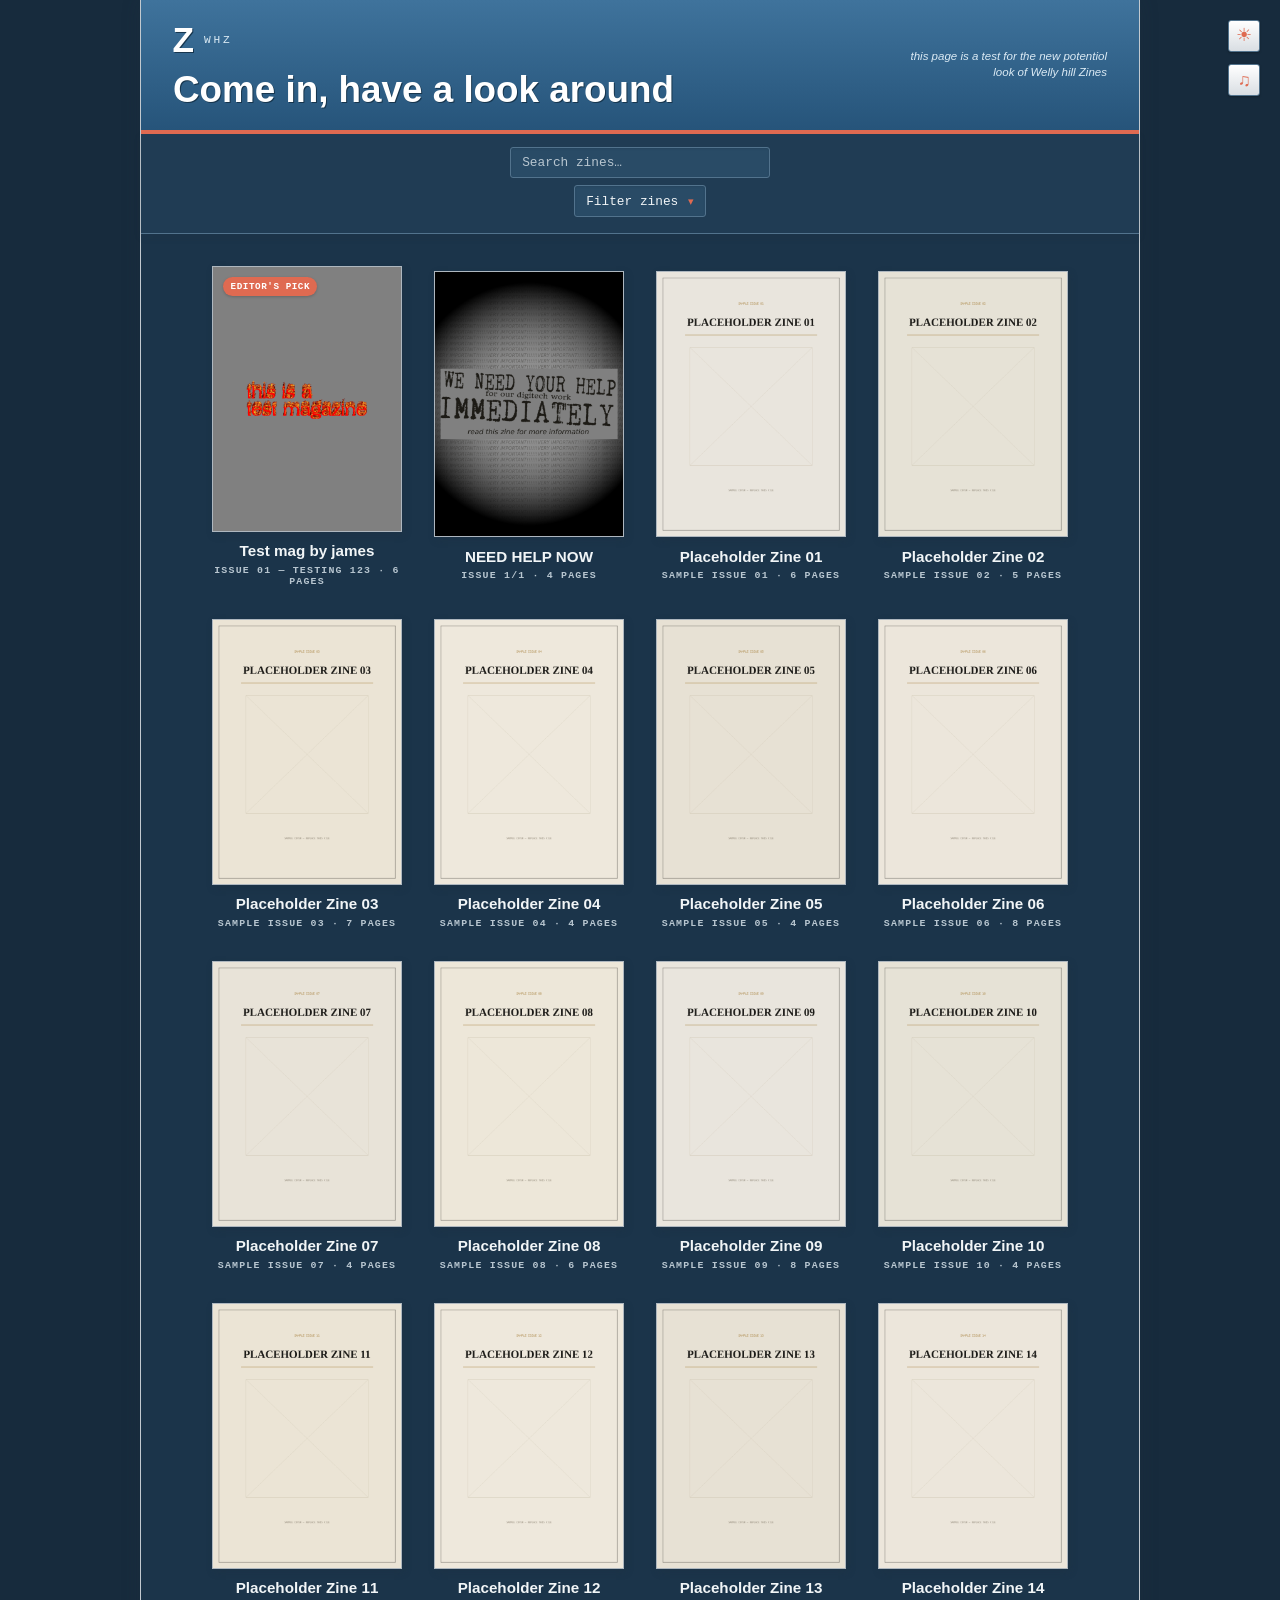
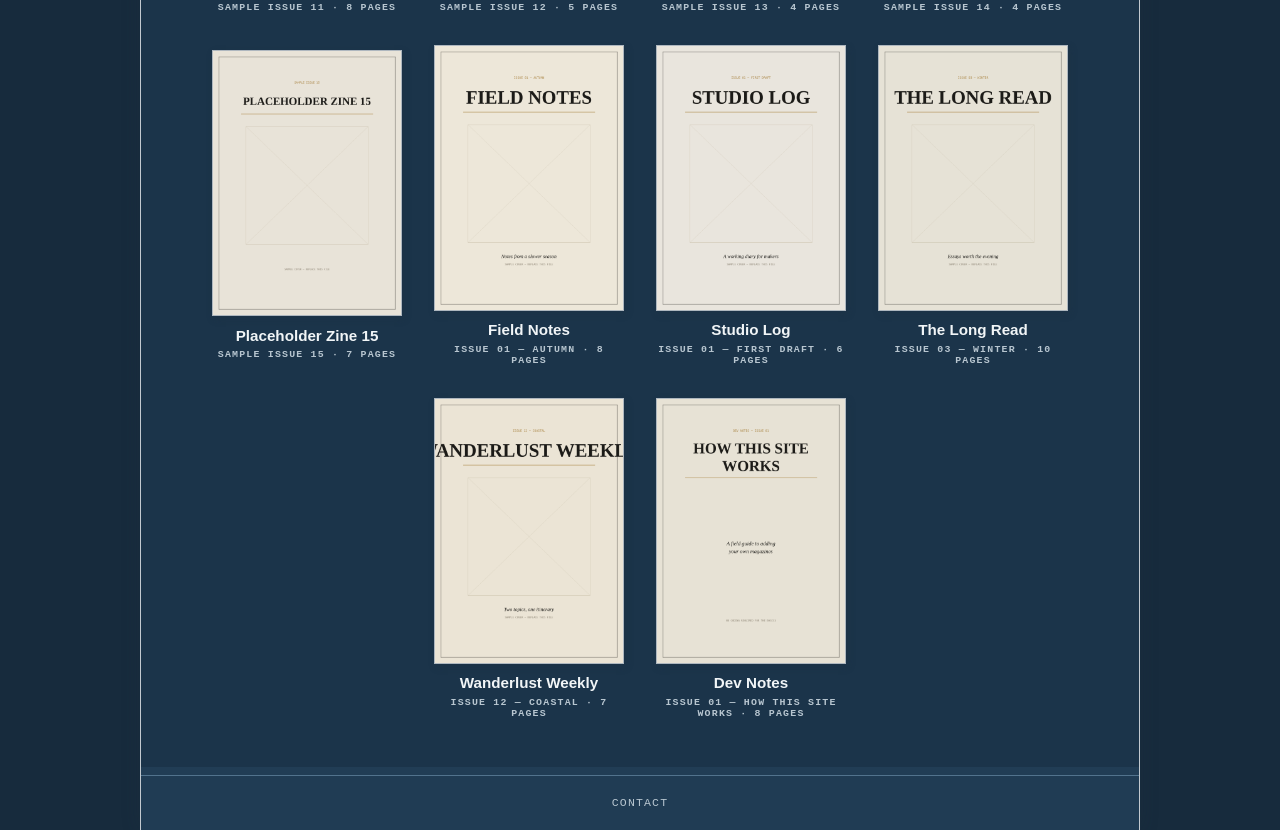
==== commit d03e92b8: "added text" ====
--- a/retro.html
+++ b/retro.html
@@ -15,7 +15,7 @@
   <button id="media-toggle" class="media-toggle" type="button" aria-expanded="false" aria-controls="media-panel" aria-label="Open music player">♫</button>
   <aside id="media-panel" class="media-panel" hidden><strong>Music player</strong><button id="music-play" type="button">Play music</button><div class="music-controls"><button id="music-prev" type="button" aria-label="Previous song">|&lt;</button><button id="music-next" type="button">Skip song</button></div><input id="music-progress" type="range" min="0" max="100" value="0" step="0.1" aria-label="Music progress"><span id="music-time" class="music-status">0:00 / 0:00</span><span id="music-status" class="music-status" role="status">Built-in loop ready</span><audio id="music-audio" preload="metadata"></audio><label><input id="sound-toggle" type="checkbox" checked> Sound effects</label></aside>
   <main id="shelf-view" class="view">
-    <header class="shelf-header"><a class="site-logo" href="index.html" title="Open the original WHZ design" aria-label="Open the original WHZ design"><span class="site-logo-mark">Z</span></a><p class="eyebrow">WHZ</p><h1 id="shelf-heading">Pick something off the shelf</h1></header>
+    <header class="shelf-header"><a class="site-logo" href="index.html" title="Open the original WHZ design" aria-label="Open the original WHZ design"><span class="site-logo-mark">Z</span></a><p class="eyebrow">WHZ</p><h1 id="shelf-heading">Pick something off the shelf</h1><p class="retro-test-note">this page is a test for the new potentiol look of Welly hill Zines</p></header>
     <div class="shelf-controls">
       <div class="shelf-control-row"><input id="search-input" class="search-input" type="search" placeholder="Search zines…" aria-label="Search magazines"><div class="topic-dropdown" id="topic-dropdown" hidden><button type="button" id="topic-dropdown-toggle" class="topic-dropdown-toggle" aria-haspopup="dialog" aria-expanded="false"><span id="topic-dropdown-label">Filter zines</span><span class="dropdown-chevron" aria-hidden="true">▾</span></button><div id="topic-dropdown-panel" class="topic-dropdown-panel" role="dialog" aria-label="Filter zines" hidden></div></div></div>
       <div class="shelf-control-row shelf-secondary-controls"><label class="sort-control"><span>Sort</span><select id="sort-select" aria-label="Sort magazines"><option value="latest">Latest</option><option value="oldest">Oldest</option><option value="alphabetical">Alphabetical</option></select></label><button id="bookmarks-filter" class="shelf-option-btn" type="button" aria-pressed="false">☆ Bookmarked</button></div>
--- a/css/retro.css
+++ b/css/retro.css
@@ -66,7 +66,28 @@
 .site-logo{ display: inline-flex; margin: 0 .6rem 0 0; vertical-align: middle; }
 .site-logo-mark{ font-size: 2.2rem; color: #ffffff; text-shadow: 1px 1px 0 #17364e; }
 .eyebrow{ display: inline-block; margin: 0; color: #dcebf5; vertical-align: middle; letter-spacing: .25em; }
-.shelf-header h1{ margin: .7rem 0 0; color: #ffffff; font-size: clamp(1.5rem, 3vw, 2.3rem); font-weight: 700; text-shadow: 1px 1px 0 #17364e; }
+.shelf-header h1{ margin: .7rem 0 0; padding-right: 28%; color: #ffffff; font-size: clamp(1.5rem, 3vw, 2.3rem); font-weight: 700; text-shadow: 1px 1px 0 #17364e; }
+.retro-test-note{
+  position: absolute;
+  top: 50%;
+  right: 2rem;
+  width: min(25%, 13rem);
+  margin: 0;
+  transform: translateY(-50%);
+  color: #dcebf5;
+  font-size: .72rem;
+  font-style: italic;
+  line-height: 1.35;
+  text-align: right;
+}
+@media (max-width: 640px){
+  .shelf-header h1{ padding-right: 34%; }
+  .retro-test-note{
+    right: 1rem;
+    width: 31%;
+    font-size: .62rem;
+  }
+}
 .shelf-controls{
   position: fixed;
   top: var(--retro-header-height, 120px);
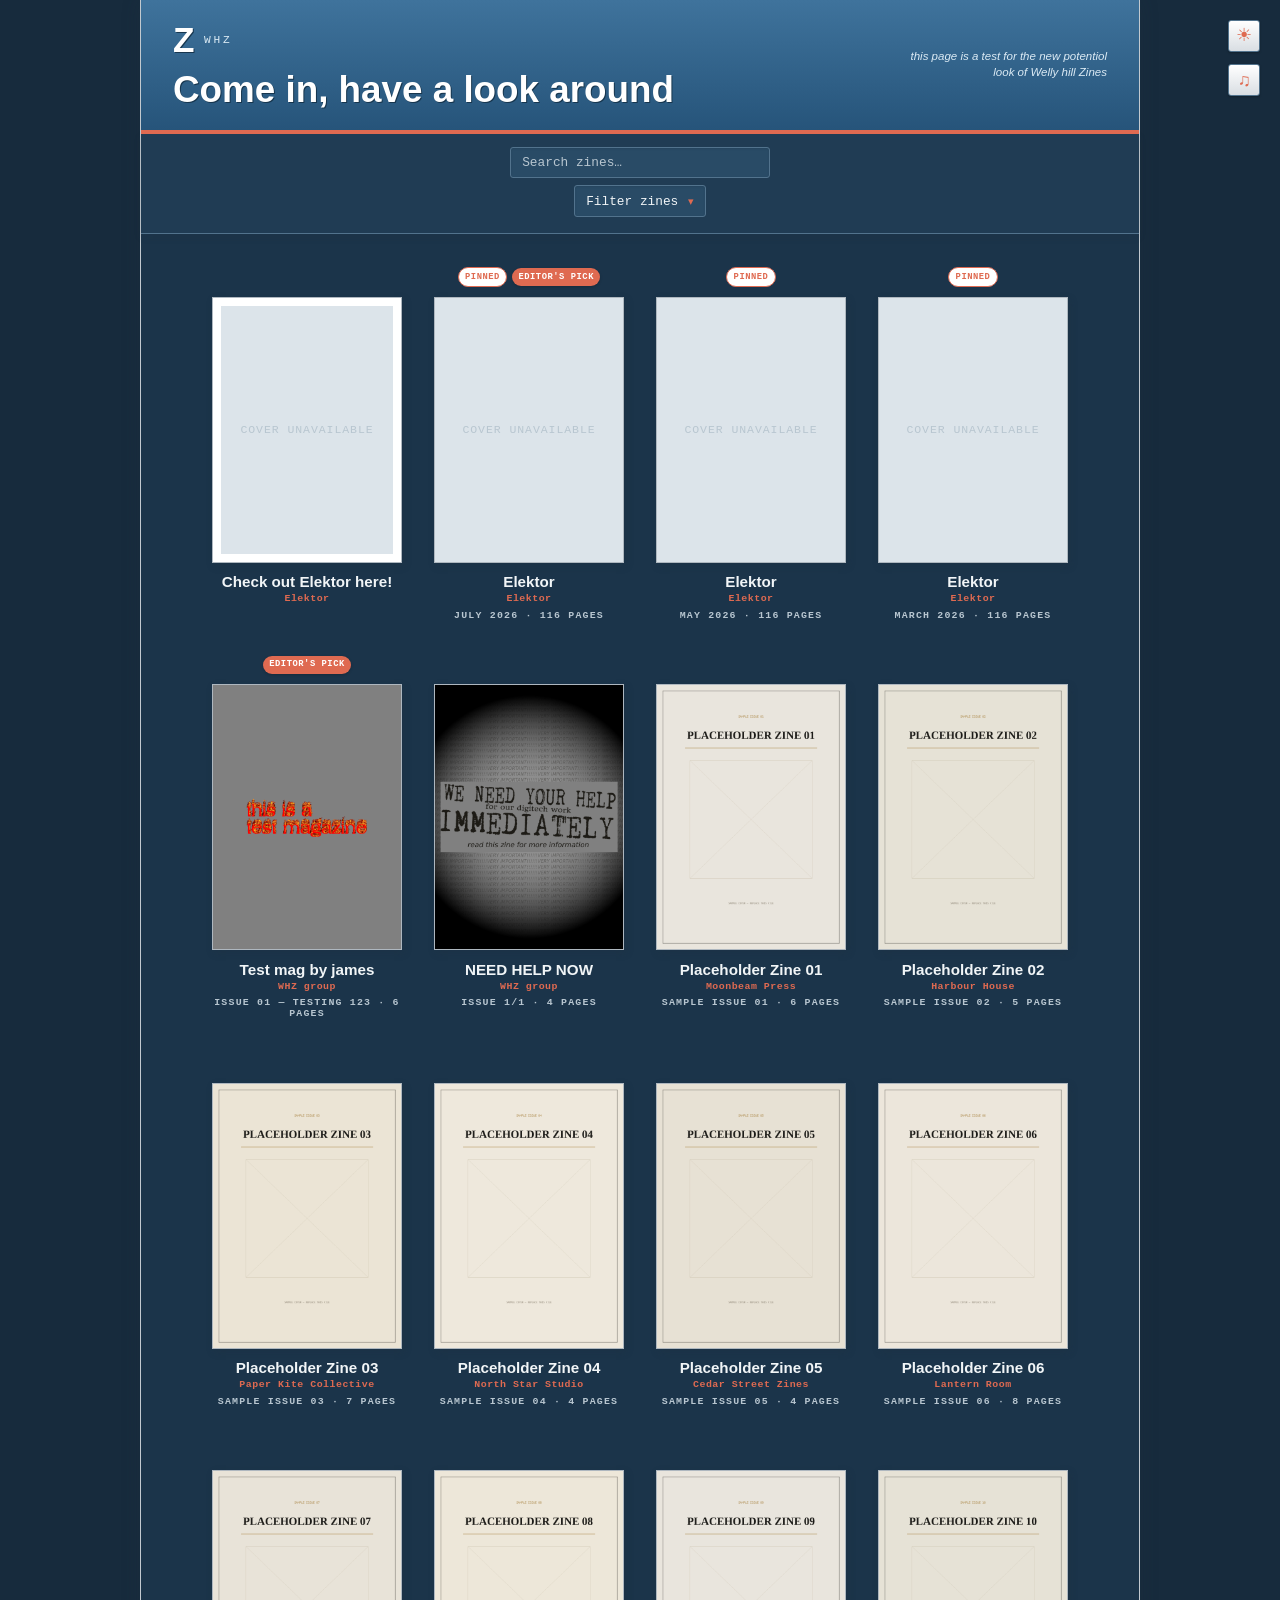
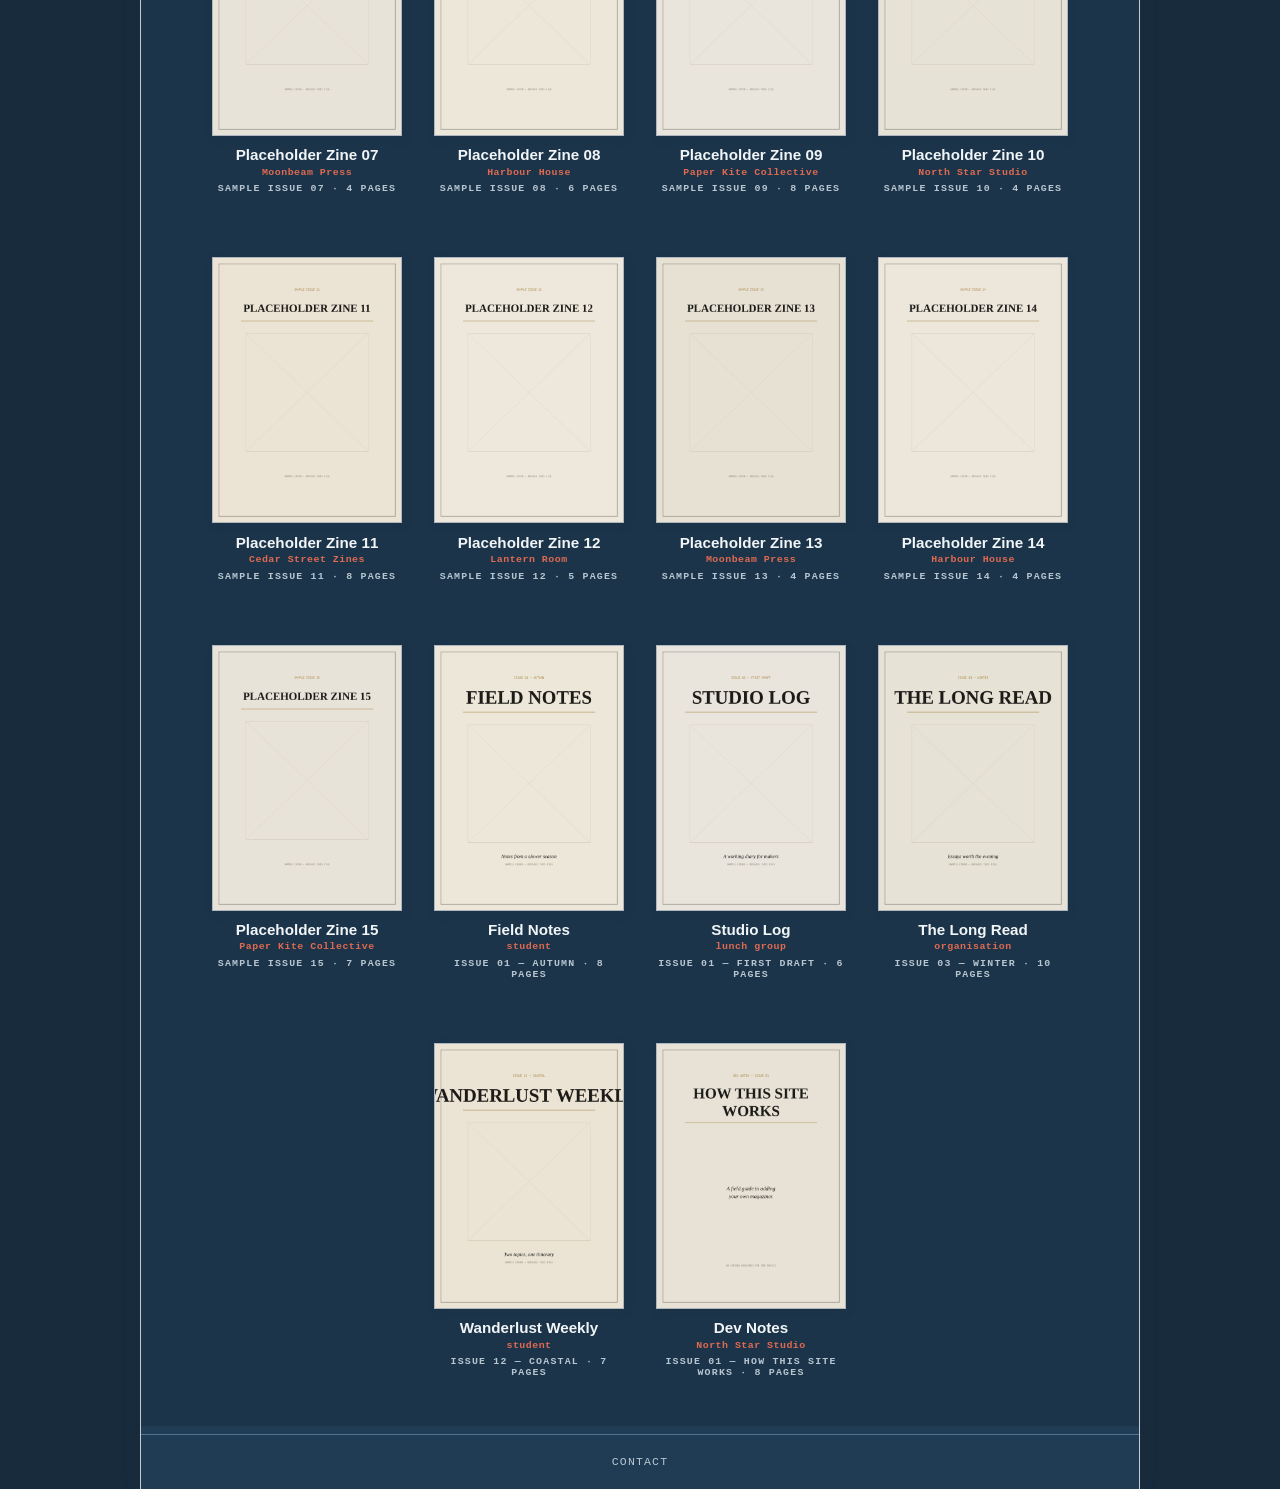
==== commit d76e61e6: "Add files via upload" ====
--- a/retro.html
+++ b/retro.html
@@ -14,6 +14,7 @@
   <button id="theme-toggle" class="theme-toggle" type="button" aria-label="Toggle light/dark theme"><span class="theme-toggle-icon" aria-hidden="true">☀</span></button>
   <button id="media-toggle" class="media-toggle" type="button" aria-expanded="false" aria-controls="media-panel" aria-label="Open music player">♫</button>
   <aside id="media-panel" class="media-panel" hidden><strong>Music player</strong><button id="music-play" type="button">Play music</button><div class="music-controls"><button id="music-prev" type="button" aria-label="Previous song">|&lt;</button><button id="music-next" type="button">Skip song</button></div><input id="music-progress" type="range" min="0" max="100" value="0" step="0.1" aria-label="Music progress"><span id="music-time" class="music-status">0:00 / 0:00</span><span id="music-status" class="music-status" role="status">Built-in loop ready</span><audio id="music-audio" preload="metadata"></audio><label><input id="sound-toggle" type="checkbox" checked> Sound effects</label></aside>
+  <div id="mobile-notice" class="mobile-notice" role="dialog" aria-modal="true" aria-labelledby="mobile-notice-title" hidden><div class="mobile-notice-card"><p class="mobile-notice-eyebrow">Heads up</p><h2 id="mobile-notice-title" class="mobile-notice-title">This site isn't built for phones</h2><p class="mobile-notice-body">WHZ is designed for a computer screen — pages open as a wide two-page spread and everything is sized for a mouse. You can still look around on a phone, but expect cramped pages and a few bugs.</p><button id="mobile-notice-dismiss" class="mobile-notice-dismiss" type="button">Continue anyway</button></div></div>
   <main id="shelf-view" class="view">
     <header class="shelf-header"><a class="site-logo" href="index.html" title="Open the original WHZ design" aria-label="Open the original WHZ design"><span class="site-logo-mark">Z</span></a><p class="eyebrow">WHZ</p><h1 id="shelf-heading">Pick something off the shelf</h1><p class="retro-test-note">this page is a test for the new potentiol look of Welly hill Zines</p></header>
     <div class="shelf-controls">
@@ -24,7 +25,7 @@
     <footer class="shelf-footer"><a class="contact-link" href="mailto:jamesm@whcc.school.nz?subject=WHZ">Contact</a></footer>
   </main>
   <section id="reader-view" class="view" hidden>
-    <header class="reader-header"><button id="back-btn" class="text-btn" type="button">&larr; Shelf</button><div class="reader-title"><span id="reader-title-main"></span><span id="reader-title-issue" class="reader-title-issue"></span></div><div class="reader-actions"><button id="bookmark-btn" class="text-btn" type="button" aria-pressed="false">☆ Bookmark</button><button id="share-btn" class="text-btn" type="button">Copy link</button><button id="fullscreen-btn" class="text-btn" type="button" aria-pressed="false">Fullscreen</button><div class="reader-progress-wrap"><div id="reader-progress" class="reader-progress"></div><div class="reader-progress-track" aria-hidden="true"><div id="reader-progress-bar"></div></div><button id="read-status-btn" class="read-status-btn" type="button" hidden>Mark as unread</button></div></div></header>
+    <header class="reader-header"><button id="back-btn" class="text-btn" type="button">&larr; Shelf</button><div class="reader-title"><span id="reader-title-main"></span><span id="reader-title-issue" class="reader-title-issue"></span><span id="reader-publisher" class="reader-publisher"></span></div><div class="reader-actions"><button id="bookmark-btn" class="text-btn" type="button" aria-pressed="false">☆ Bookmark</button><button id="share-btn" class="text-btn" type="button">Copy link</button><button id="fullscreen-btn" class="text-btn" type="button" aria-pressed="false">Fullscreen</button><div class="reader-progress-wrap"><div id="reader-progress" class="reader-progress"></div><div class="reader-progress-track" aria-hidden="true"><div id="reader-progress-bar"></div></div><button id="read-status-btn" class="read-status-btn" type="button" hidden>Mark as unread</button></div></div></header>
     <div id="book" class="book" aria-live="polite"><div class="spread" id="spread"><div class="page page-left" id="page-left"><img id="img-left" alt=""></div><div class="page page-right" id="page-right"><img id="img-right" alt=""></div><div id="turn-sheet" class="turn-sheet" aria-hidden="true" hidden><div class="turn-face turn-face-front"><img id="turn-front-img" alt=""></div><div class="turn-face turn-face-back"><img id="turn-back-img" alt=""></div></div></div><button id="zone-prev" class="click-zone zone-prev" type="button" aria-label="Previous page"><span class="chevron">&#10094;</span></button><button id="zone-next" class="click-zone zone-next" type="button" aria-label="Next page"><span class="chevron">&#10095;</span></button></div>
     <footer class="reader-footer"><div id="dots" class="dots"></div></footer>
   </section>
--- a/css/style.css
+++ b/css/style.css
@@ -383,6 +383,11 @@
   background: none;
   cursor: pointer;
   width: 210px;
+  /* Shelves are flex rows: without this a card stretches to the tallest card
+     in its row, and a button's content is vertically centred inside the
+     stretched box — which pushed short-caption covers down out of line with
+     their neighbours. Top-aligning keeps every cover on the same line. */
+  align-self: flex-start;
   padding: 0;
   color: inherit;
   text-align: center;
@@ -437,44 +442,81 @@
   text-align: center;
   text-transform: uppercase;
 }
+/* Tag row sits above the cover, not over it, so a badge never covers the
+   artwork or a masthead logo. The row keeps its height on cards with no
+   tags, so every cover in the shelf still starts at the same place.
+   Tags are always drawn straight — the covers tilt, the labels never do,
+   so the row reads as a deliberate strip rather than a baked-in slant. */
 .cover-badges{
-  position: absolute;
-  top: .65rem;
-  left: .65rem;
-  display: flex;
-  flex-direction: column;
-  align-items: flex-start;
-  gap: .35rem;
+  display: flex;
+  flex-wrap: wrap;
+  align-items: center;
+  justify-content: center;
+  gap: .3rem;
+  min-height: 1.45rem;
+  margin-bottom: .5rem;
 }
 .new-badge{
   position: static;
-  padding: .3rem .45rem;
+  padding: .28rem .4rem;
   border-radius: 999px;
   background: var(--gold);
   color: var(--room);
   font-family: var(--mono);
-  font-size: .65rem;
+  font-size: .6rem;
   font-weight: 600;
   letter-spacing: .08em;
   line-height: 1;
   text-transform: uppercase;
   box-shadow: 0 0 12px rgba(214, 174, 82, .65);
-  transform: rotate(4deg);
 }
 .editors-pick-badge{
   position: static;
-  padding: .3rem .45rem;
+  padding: .28rem .4rem;
   border-radius: 999px;
   background: var(--gold);
   color: var(--room);
   font-family: var(--mono);
-  font-size: .58rem;
+  font-size: .55rem;
   font-weight: 600;
   letter-spacing: .06em;
   line-height: 1;
   text-transform: uppercase;
   box-shadow: 0 0 12px rgba(176, 141, 79, .65);
-  transform: rotate(-3deg);
+}
+/* Pinned zines sit at the top of the shelf, so this badge deliberately
+   uses the masthead red rather than the gold the other two badges share,
+   to read as the strongest signal on the card. The three badge styles are
+   kept compact so even a fully tagged card (pinned + pick + new) still
+   fits its tags on one line above the cover. */
+.pinned-badge{
+  position: static;
+  padding: .28rem .4rem;
+  border-radius: 999px;
+  background: var(--accent);
+  color: #ffffff;
+  font-family: var(--mono);
+  font-size: .55rem;
+  font-weight: 700;
+  letter-spacing: .06em;
+  line-height: 1;
+  text-transform: uppercase;
+  box-shadow: 0 0 12px rgba(163, 39, 44, .6);
+}
+/* Ad cards sit straight — no tilt, no rotate transforms */
+.cover-card.is-ad{
+  --tilt: 0deg !important;
+  transform: rotate(0deg) scale(1) !important;
+}
+.cover-card.is-ad .cover-thumb{
+  display: flex;
+  align-items: center;
+  justify-content: center;
+  background: var(--paper-2);
+  padding: .75rem;
+}
+.cover-card.is-ad .cover-thumb img{
+  object-fit: contain;
 }
 .cover-caption{
   margin-top: 1rem;
@@ -491,6 +533,21 @@
   color: var(--muted);
   margin-top: .35rem;
   text-transform: uppercase;
+}
+.cover-publisher{
+  display: block;
+  font-family: var(--mono);
+  font-size: .65rem;
+  letter-spacing: .05em;
+  margin-top: .25rem;
+  color: var(--gold);
+  text-decoration: none;
+  cursor: pointer;
+}
+.cover-publisher:hover,
+.cover-publisher:focus-visible{
+  text-decoration: underline;
+  opacity: .85;
 }
 .bookmark-label{
   color: var(--gold) !important;
@@ -621,6 +678,21 @@
   color: var(--muted);
   text-transform: uppercase;
   margin-top: .15rem;
+}
+.reader-publisher{
+  display: block;
+  font-family: var(--mono);
+  font-size: .6rem;
+  letter-spacing: .08em;
+  margin-top: .2rem;
+}
+.reader-publisher a{
+  color: var(--gold);
+  text-decoration: none;
+}
+.reader-publisher a:hover,
+.reader-publisher a:focus-visible{
+  text-decoration: underline;
 }
 .reader-progress{
   font-family: var(--mono);
@@ -801,6 +873,94 @@
 }
 .dot.is-current{ background: var(--gold); transform: scale(1.3); }
 
+/* ==========================================================
+   PHONE NOTICE
+   The reader is built around a wide two-page spread, so phones
+   get a one-time warning instead of quietly running into the
+   rough edges. Which devices count as "phones" and when to show
+   this is decided in app.js — the markup ships hidden so nobody
+   on a desktop ever sees a flash of it.
+   ========================================================== */
+.mobile-notice{
+  position: fixed;
+  inset: 0;
+  z-index: 30;
+  display: flex;
+  align-items: center;
+  justify-content: center;
+  padding: 1.25rem;
+  background: rgba(0,0,0,.62);
+  -webkit-backdrop-filter: blur(2px);
+  backdrop-filter: blur(2px);
+}
+.mobile-notice[hidden]{ display: none; }
+
+/* Stops the shelf scrolling around behind the open notice */
+body.mobile-notice-open{ overflow: hidden; }
+
+.mobile-notice-card{
+  width: min(360px, 100%);
+  max-height: calc(100vh - 2.5rem);
+  overflow-y: auto;
+  padding: 1.4rem 1.3rem 1.3rem;
+  background: var(--room-2);
+  border: 1px solid var(--control-border);
+  border-radius: 1rem;
+  box-shadow: 0 24px 50px -14px rgba(0,0,0,.6);
+  text-align: left;
+  animation: mobile-notice-in .28s ease both;
+}
+@keyframes mobile-notice-in{
+  from{ opacity: 0; transform: translateY(.6rem) scale(.98); }
+  to{ opacity: 1; transform: none; }
+}
+
+.mobile-notice-eyebrow{
+  margin: 0 0 .6rem;
+  font-family: var(--mono);
+  font-size: .62rem;
+  letter-spacing: .28em;
+  text-transform: uppercase;
+  color: var(--gold);
+}
+.mobile-notice-title{
+  margin: 0 0 .6rem;
+  font-family: var(--display);
+  font-weight: 600;
+  font-size: 1.35rem;
+  line-height: 1.2;
+  color: var(--paper);
+}
+:root[data-theme="light"] .mobile-notice-title{ color: var(--ink); }
+.mobile-notice-body{
+  margin: 0 0 1.1rem;
+  font-size: .92rem;
+  line-height: 1.5;
+  color: var(--muted);
+}
+.mobile-notice-dismiss{
+  width: 100%;
+  padding: .7rem 1rem;
+  font-family: var(--mono);
+  font-size: .78rem;
+  letter-spacing: .06em;
+  color: var(--paper);
+  background: var(--control-bg);
+  border: 1px solid var(--gold);
+  border-radius: 999px;
+  cursor: pointer;
+  transition: background .2s, color .2s;
+}
+.mobile-notice-dismiss:hover,
+.mobile-notice-dismiss:focus-visible{
+  outline: none;
+  color: var(--room);
+  background: var(--gold);
+}
+:root[data-theme="light"] .mobile-notice-dismiss{ color: var(--ink); }
+:root[data-theme="light"] .mobile-notice-dismiss:hover,
+:root[data-theme="light"] .mobile-notice-dismiss:focus-visible{ color: var(--room); }
+
 @media (max-width: 720px){
   .filter-columns{ grid-template-columns: 1fr; gap: .85rem; }
   .filter-column + .filter-column{ border-top: 1px solid var(--control-border); border-left: 0; padding-top: .85rem; padding-left: 0; }
@@ -813,6 +973,7 @@
 }
 
 @media (prefers-reduced-motion: reduce){
+  .mobile-notice-card{ animation: none; }
   .spread{ transition: opacity .2s ease; }
   .spread.turning-next, .spread.turning-prev{ transform: none; }
   .spread.turning-cover{ animation-duration: .2s; }
--- a/css/retro.css
+++ b/css/retro.css
@@ -118,6 +118,8 @@
 .cover-card:focus-visible .cover-thumb{ box-shadow: 3px 5px 10px rgba(31,47,61,.3); }
 .cover-caption{ margin-top: .65rem; color: var(--ink); font-family: Arial, Helvetica, sans-serif; font-size: .95rem; font-weight: 700; }
 .cover-caption small{ font-family: "Courier New", monospace; font-size: .62rem; }
+.cover-publisher{ display: block; font-family: "Courier New", monospace; font-size: .62rem; margin-top: .2rem; color: var(--accent); text-decoration: none; }
+.cover-publisher:hover{ text-decoration: underline; }
 .shelf-footer{ padding: 1rem 2rem 2rem; background: #f1f3f5; border-top: 1px solid #c2c9cf; }
 .retro-page .topic-dropdown{
   position: relative;
@@ -199,6 +201,9 @@
 }
 .reader-title-issue,
 .reader-progress{ color: #dcebf5; }
+.reader-publisher{ display: block; font-family: "Courier New", monospace; font-size: .6rem; margin-top: .15rem; }
+.reader-publisher a{ color: #dcebf5; text-decoration: none; }
+.reader-publisher a:hover{ text-decoration: underline; }
 .text-btn{ border-radius: 3px; color: #ffffff; background: rgba(0,0,0,.12); border-color: rgba(255,255,255,.45); }
 .book{ background: #cbd2d8; }
 .reader-footer{ background: #d8dde2; }
@@ -212,11 +217,34 @@
   transform: none;
 }
 .new-badge,
-.editors-pick-badge{
+.editors-pick-badge,
+.pinned-badge{
   background: var(--accent);
   color: #ffffff;
   box-shadow: 0 1px 3px rgba(0,0,0,.2);
-  transform: none;
+}
+/* The other two badges already share the flat accent fill here, so pinned
+   is inverted instead — it stays the most prominent tag on the card. */
+.pinned-badge{
+  background: #ffffff;
+  color: var(--accent);
+  border: 1px solid var(--accent);
+  box-shadow: none;
+  font-weight: 700;
+}
+.cover-card.is-ad{
+  --tilt: 0deg !important;
+  transform: none !important;
+}
+.cover-card.is-ad .cover-thumb{
+  display: flex;
+  align-items: center;
+  justify-content: center;
+  background: #ffffff;
+  padding: .5rem;
+}
+.cover-card.is-ad .cover-thumb img{
+  object-fit: contain;
 }
 .bookmark-label,
 .read-label{
